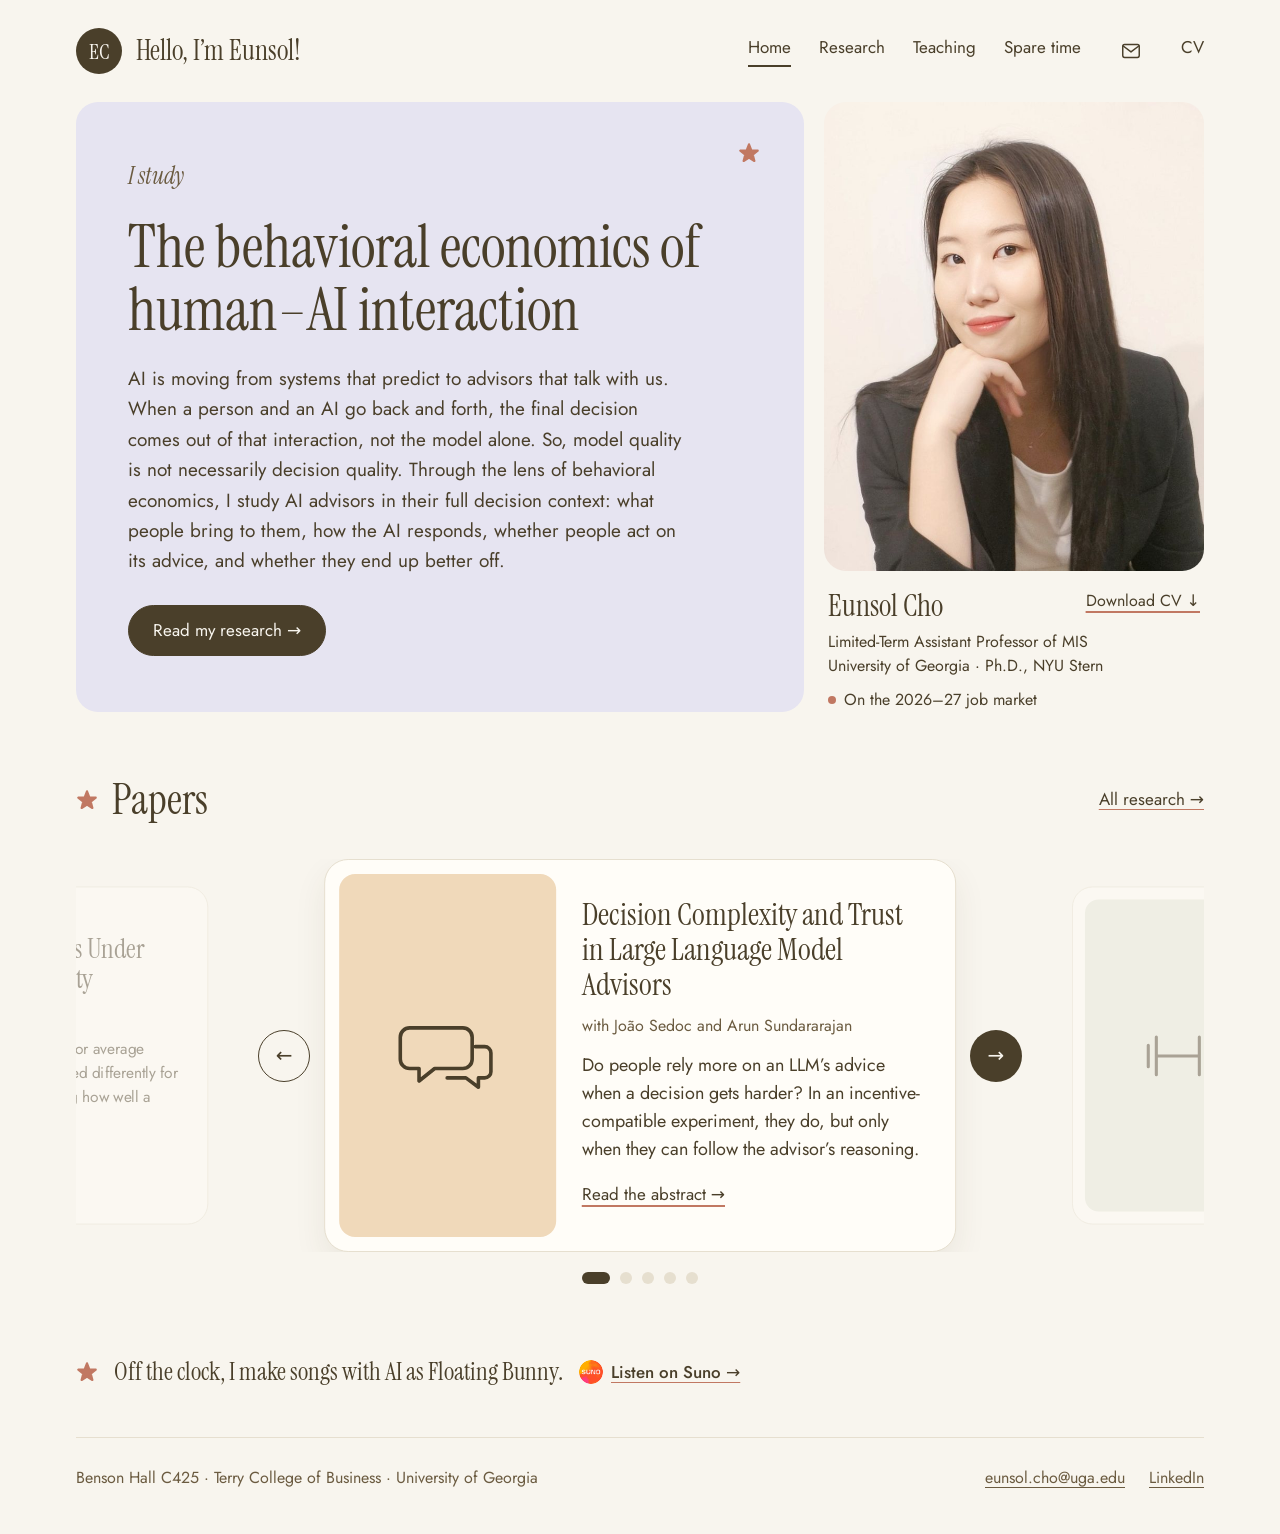
==== index.html @ 4b7447c1 "Fix spacing above 'As instructor' Co-Authored-By: Claude Opus 5.5 <noreply@anthropic.com> Claude-Ses" ====
<!doctype html>
<html lang="en">
<head>
<meta charset="utf-8">
<meta name="viewport" content="width=device-width, initial-scale=1">
<title>Eunsol Cho · Behavioral economics of human–AI interaction</title>
<meta name="description" content="Eunsol Cho studies the behavioral economics of human–AI interaction: how people rely on information from platforms, algorithms, and AI, and whether it improves their decisions.">
<meta property="og:title" content="Eunsol Cho · Behavioral economics of human–AI interaction">
<meta property="og:description" content="Eunsol Cho studies the behavioral economics of human–AI interaction: how people rely on information from platforms, algorithms, and AI, and whether it improves their decisions.">
<meta property="og:image" content="https://iameunsol.com/assets/img/og.jpg">
<meta property="og:type" content="website">
<link rel="icon" href="favicon.svg" type="image/svg+xml">
<link rel="preconnect" href="https://fonts.googleapis.com">
<link rel="preconnect" href="https://fonts.gstatic.com" crossorigin>
<link rel="stylesheet" href="https://fonts.googleapis.com/css2?family=Instrument+Serif:ital@0;1&amp;family=Jost:wght@400;500;600&amp;display=swap">
<link rel="stylesheet" href="assets/css/site.css?v=a319f2ec">
</head>
<body>
<a class="skip" href="#main">Skip to content</a>
<div class="page">
  <header class="site-header">
    <a class="brand" href="./"><span class="mono" aria-hidden="true">EC</span><span class="brand-name">Hello, I’m Eunsol!</span></a>
    <nav class="nav" aria-label="Main">
      <a href="" aria-current="page">Home</a>
      <a href="research/">Research</a>
      <a href="teaching/">Teaching</a>
      <a href="spare-time/">Spare time</a>
      <a class="icon-link" href="mailto:eunsol.cho@uga.edu" aria-label="Email Eunsol"><svg aria-hidden="true" width="22" height="22" viewBox="0 0 24 24" fill="none" stroke="currentColor" stroke-width="1.6" stroke-linecap="round" stroke-linejoin="round"><rect x="3" y="5" width="18" height="14" rx="2"/><path d="M3.5 6.5l8.5 6.5 8.5-6.5"/></svg></a>
      <a href="/Eunsol_Cho_CV.pdf">CV</a>
    </nav>
  </header>
  <main id="main">
    <section class="hero">
      <div class="hero-box">
        <svg class="star" aria-hidden="true" width="22" height="22" viewBox="0 0 24 24"><path d="M12.00,2.60 L14.53,9.12 L21.51,9.51 L16.09,13.93 L17.88,20.69 L12.00,16.90 L6.12,20.69 L7.91,13.93 L2.49,9.51 L9.47,9.12 Z"/></svg>
        <p class="kicker">I study</p>
        <h1>The behavioral economics of human–AI interaction</h1>
        <p class="lead">AI is moving from systems that predict to advisors that talk with us. When a person and an AI go back and forth, the final decision comes out of that interaction, not the model alone. So, model quality is not necessarily decision quality. Through the lens of behavioral economics, I study AI advisors in their full decision context: what people bring to them, how the AI responds, whether people act on its advice, and whether they end up better off.</p>
        <div class="btns">
          <a class="pill solid" href="research/">Read my research →</a>
        </div>
      </div>
      <div class="portrait">
        <img src="assets/img/eunsol-cho.jpg" alt="Portrait of Eunsol Cho" width="900" height="900">
        <div class="caption">
          <p class="name-row"><span class="name">Eunsol Cho</span><a class="textlink cv" href="/Eunsol_Cho_CV.pdf">Download CV ↓</a></p>
          <p>Limited-Term Assistant Professor of MIS<br>University of Georgia · Ph.D., NYU Stern</p>
          <span class="tag"><span class="dot" aria-hidden="true"></span>On the 2026–27 job market</span>
        </div>
      </div>
    </section>

    <section class="section" aria-labelledby="papers-h" data-carousel-wrap>
      <div class="section-head">
        <h2 class="h" id="papers-h"><svg class="star" aria-hidden="true" width="22" height="22" viewBox="0 0 24 24"><path d="M12.00,2.60 L14.53,9.12 L21.51,9.51 L16.09,13.93 L17.88,20.69 L12.00,16.90 L6.12,20.69 L7.91,13.93 L2.49,9.51 L9.47,9.12 Z"/></svg> Papers</h2>
        <a href="research/" style="font-size:17px;text-decoration-color:var(--spark)">All research →</a>
      </div>
      <div class="car" data-carousel tabindex="0" aria-roledescription="carousel" aria-label="Papers (use left and right arrow keys)">
        <article class="pc" style="--tile:#F0D9BA">
          <div class="pc-tile"><svg aria-hidden="true" width="100" height="100" viewBox="0 0 64 64" fill="none" stroke="currentColor" stroke-width="2.3" stroke-linecap="round" stroke-linejoin="round"><path d="M8 14h34a6 6 0 0 1 6 6v14a6 6 0 0 1-6 6H24l-10 8v-8H8a6 6 0 0 1-6-6V20a6 6 0 0 1 6-6z"/><path d="M50 26h6a4 4 0 0 1 4 4v12a4 4 0 0 1-4 4h-4v6l-8-6H32"/></svg></div>
          <div class="pc-text">
            <h3>Decision Complexity and Trust in Large Language Model Advisors</h3>
            <p class="authors">with João Sedoc and Arun Sundararajan</p>
            <p class="sum">Do people rely more on an LLM’s advice when a decision gets harder? In an incentive-compatible experiment, they do, but only when they can follow the advisor’s reasoning.</p>
            <a class="textlink" href="research/#jmp">Read the abstract →</a>
          </div>
        </article>
        <article class="pc" style="--tile:#E5E6D8">
          <div class="pc-tile"><svg aria-hidden="true" width="100" height="100" viewBox="0 0 64 64" fill="none" stroke="currentColor" stroke-width="2.3" stroke-linecap="round" stroke-linejoin="round"><path d="M10 24v16M16 18v28M48 18v28M54 24v16M16 32h32"/></svg></div>
          <div class="pc-text">
            <h3>LLMs and Consumer Bias: “Paying Not to Go to the Gym” with an LLM Advisor?</h3>
            <p class="authors">with Sagit Bar-Gill and João Sedoc</p>
            <p class="sum">In a field experiment with NYU Athletics, an LLM advisor given members’ past usage reinforced overconfident buyers, who went on to spend $17.7 more per month.</p>
            <a class="textlink" href="research/#gym">Read the abstract →</a>
          </div>
        </article>
        <article class="pc" style="--tile:#EDD5CB">
          <div class="pc-tile"><svg aria-hidden="true" width="100" height="100" viewBox="0 0 64 64" fill="none" stroke="currentColor" stroke-width="2.3" stroke-linecap="round" stroke-linejoin="round"><path d="M32 56V34M32 34L14 14M32 34l18-20M14 14h8M14 14v8M50 14h-8M50 14v8"/></svg></div>
          <div class="pc-text">
            <h3>Reinforcement versus Challenge in LLM-Assisted Decision-Making</h3>
            <p class="authors">with Sagit Bar-Gill and João Sedoc</p>
            <p class="sum">When users bring a biased belief to an LLM advisor, does it question the belief or build on it? A way to measure advisor stance, separate from tone.</p>
            <a class="textlink" href="research/#stance">Read the abstract →</a>
          </div>
        </article>
        <article class="pc" style="--tile:#E6E4F1">
          <div class="pc-tile"><svg aria-hidden="true" width="100" height="100" viewBox="0 0 64 64" fill="none" stroke="currentColor" stroke-width="2.3" stroke-linecap="round" stroke-linejoin="round"><rect x="6" y="12" width="52" height="34" rx="5"/><path d="M27 22v14l12-7z"/><path d="M14 54h36"/></svg></div>
          <div class="pc-text">
            <h3>Catchy or Sketchy? How Thumbnail-Title Congruence Shapes Curiosity and Video Viewership</h3>
            <p class="authors">with Jaeung Sim, Daegon Cho, and Jiyong Eom</p>
            <p class="sum">On video platforms, a thumbnail image that matches the title goes with more views, while matching thumbnail text goes with fewer. A gap sparks curiosity only when people expect it to be closed.</p>
            <a class="textlink" href="research/#catchy">Read the abstract →</a>
          </div>
        </article>
        <article class="pc" style="--tile:#D5D6B6">
          <div class="pc-tile"><svg aria-hidden="true" width="100" height="100" viewBox="0 0 64 64" fill="none" stroke="currentColor" stroke-width="2.3" stroke-linecap="round" stroke-linejoin="round"><path d="M10 18h44M10 32h44M10 46h44"/><circle cx="24" cy="18" r="5" fill="var(--tile)"/><circle cx="42" cy="32" r="5" fill="var(--tile)"/><circle cx="18" cy="46" r="5" fill="var(--tile)"/></svg></div>
          <div class="pc-text">
            <h3>Redefining Objectives Under Algorithmic Ambiguity</h3>
            <p class="authors">Sole-authored</p>
            <p class="sum">Predictive models are tuned for average accuracy. Should they be tuned differently for users who dislike not knowing how well a model will perform?</p>
            <a class="textlink" href="research/#ambiguity">Read the abstract →</a>
          </div>
        </article>
        <button type="button" class="car-side prev" data-prev aria-label="Previous paper">←</button>
        <button type="button" class="car-side next" data-next aria-label="Next paper">→</button>
      </div>
      <div class="car-nav">
        <button type="button" class="car-bottom prev" data-prev aria-label="Previous paper">←</button>
        <button type="button" class="dotbtn" aria-label="Show paper 1"></button><button type="button" class="dotbtn" aria-label="Show paper 2"></button><button type="button" class="dotbtn" aria-label="Show paper 3"></button><button type="button" class="dotbtn" aria-label="Show paper 4"></button><button type="button" class="dotbtn" aria-label="Show paper 5"></button>
        <button type="button" class="car-bottom next" data-next aria-label="Next paper">→</button>
      </div>
    </section>

    <p class="offclock"><svg class="star" aria-hidden="true" width="22" height="22" viewBox="0 0 24 24"><path d="M12.00,2.60 L14.53,9.12 L21.51,9.51 L16.09,13.93 L17.88,20.69 L12.00,16.90 L6.12,20.69 L7.91,13.93 L2.49,9.51 L9.47,9.12 Z"/></svg><span class="t">Off the clock, I make songs with AI as Floating Bunny.</span><a href="https://suno.com/@floatingbunny"><img src="assets/img/suno.png" alt="" width="24" height="24">Listen on Suno →</a></p>
  </main>
  <footer class="site-footer">
    <span>Benson Hall C425 · Terry College of Business · University of Georgia</span>
    <span class="links"><a href="mailto:eunsol.cho@uga.edu">eunsol.cho@uga.edu</a><a href="https://www.linkedin.com/in/eunsol--cho">LinkedIn</a></span>
  </footer>
</div>
<script src="assets/js/site.js?v=a319f2ec"></script>
</body>
</html>
---- assets/css/site.css ----
:root{--bg:#F8F5EE;--ink:#4A3F2A;--muted:#6B5B40;--hero:#E6E4F1;--green:#E5E6D8;--spark:#C17862;--card:#FFFDF8;--rule:#E6DFCF;--x:clamp(16px,3vw,36px);--serif:'Instrument Serif',Georgia,serif}
*{box-sizing:border-box}
html{-webkit-text-size-adjust:100%}
body{margin:0;background:var(--bg);color:var(--ink);font-family:Jost,system-ui,sans-serif;font-size:18px;line-height:1.5}
a{color:inherit;text-underline-offset:4px;text-decoration-thickness:1px}
a:focus-visible,button:focus-visible{outline:2px solid var(--spark);outline-offset:3px}
button{font-family:inherit;color:inherit}
img{max-width:100%}
.page{max-width:1200px;margin:0 auto;padding:0 0 44px}
.skip{position:absolute;left:-999px;top:8px;background:var(--ink);color:var(--bg);padding:8px 14px;border-radius:8px;z-index:100}.skip:focus{left:8px}
.star{fill:var(--spark);stroke:var(--spark);stroke-width:2.4;stroke-linejoin:round;flex:0 0 auto}
/* header */
.site-header{display:flex;flex-wrap:wrap;gap:16px 32px;align-items:center;justify-content:space-between;padding:28px var(--x)}
.brand{display:flex;align-items:center;gap:14px;text-decoration:none}
.mono{width:46px;height:46px;border-radius:50%;background:var(--ink);color:var(--bg);display:flex;align-items:center;justify-content:center;font-family:var(--serif);font-size:22px}
.brand-name{font-family:var(--serif);font-size:28px}
.nav{display:flex;flex-wrap:wrap;gap:14px 28px;align-items:center;font-size:17px}
.nav a{text-decoration:none;padding-bottom:4px;border-bottom:2px solid transparent}
.nav a[aria-current=page]{border-bottom-color:var(--ink)}
.nav a:hover{border-bottom-color:var(--rule)}
.nav .icon-link{display:inline-flex;width:44px;height:44px;align-items:center;justify-content:center;border-radius:50%;padding:0;border:0}
.nav .icon-link:hover{background:var(--green)}
.pill{display:inline-flex;align-items:center;gap:8px;text-decoration:none;border:1.5px solid var(--ink);border-radius:999px;padding:12px 24px;font-size:17px;background:transparent;cursor:pointer;transition:background .2s}
.pill:hover{background:rgba(74,63,42,.06)}
.pill.solid{background:var(--ink);color:var(--bg);border-color:var(--ink)}
.pill.solid:hover{background:#3a3121}
.nav .pill{padding:9px 20px;border-bottom:1.5px solid var(--ink)}
/* plain links */
.textlink,.textbtn{align-self:flex-start;font-size:17px;text-decoration:underline;text-decoration-color:var(--spark);text-underline-offset:5px;text-decoration-thickness:1.5px;background:none;border:0;padding:6px 0;cursor:pointer;color:inherit;font-family:inherit}
.textlink:hover,.textbtn:hover{text-decoration-color:var(--ink)}
.kicker{margin:0;font-family:var(--serif);font-style:italic;font-size:24px;color:var(--muted)}
/* home hero */
.hero{display:flex;flex-wrap:wrap;gap:20px;padding:0 var(--x)}
.hero-box{flex:999 1 560px;min-width:0;background:var(--hero);border-radius:22px;padding:clamp(28px,5vw,56px) clamp(22px,4.5vw,52px);display:flex;flex-direction:column;gap:22px;position:relative}
.hero-box .star{position:absolute;top:40px;right:44px}
.label{margin:0;font-size:15px;font-weight:600;letter-spacing:.14em;color:var(--muted)}
h1,h2,h3{font-family:var(--serif);font-weight:400}
.hero-box h1{margin:0;font-size:clamp(40px,6vw,60px);line-height:1.05}
.lead{margin:0;font-size:19px;line-height:1.6;max-width:560px}
.btns{display:flex;flex-wrap:wrap;gap:12px;margin-top:6px}
.portrait{flex:0 1 380px;min-width:280px;display:flex;flex-direction:column;gap:14px}
.portrait img{flex:1 1 auto;width:100%;min-height:380px;height:0;object-fit:cover;object-position:48% 30%;border-radius:22px;display:block}
.caption{padding:4px 4px 0;display:flex;flex-direction:column;gap:8px}
.caption .name-row{margin:0;display:flex;align-items:baseline;justify-content:space-between;gap:12px}
.caption .name{font-family:var(--serif);font-size:30px;line-height:1.1}
.caption .cv{font-size:16px;padding:0;white-space:nowrap}
.caption p{margin:0;font-size:16px;line-height:1.5}
.tag{align-self:flex-start;display:inline-flex;align-items:center;gap:8px;font-size:16px;margin-top:2px}
.dot{width:8px;height:8px;border-radius:50%;background:var(--spark)}
/* section heads */
.section{padding:56px var(--x) 0}
.section-head{display:flex;flex-wrap:wrap;gap:12px 24px;align-items:center;justify-content:space-between}
h2.h{margin:0;display:flex;align-items:center;gap:14px;font-size:clamp(32px,5vw,42px)}
/* carousel */
.car{position:relative;height:470px;margin-top:28px;overflow:hidden;transition:height 450ms ease}
.pc{position:absolute;top:0;left:50%;width:56%;height:100%;border-radius:24px;padding:14px;display:flex;gap:26px;background:var(--card);border:1px solid var(--rule);transition:transform 550ms cubic-bezier(.2,.75,.2,1),opacity 450ms ease;transform:translateX(calc(-50% + var(--off) * (100% + 72px))) scale(var(--sc));opacity:var(--op);z-index:var(--z)}
.pc.is-current{box-shadow:0 14px 32px rgba(74,63,42,.08)}
.pc.is-peek{cursor:pointer}
.pc.is-hidden{pointer-events:none}
.pc-tile{flex:0 0 36%;border-radius:16px;display:flex;align-items:center;justify-content:center;background:var(--tile)}
.pc-tile img{width:100%;height:100%;object-fit:cover;border-radius:16px;display:block}
.pc-tile.img{background:none}
.pc-tile.fig{flex:0 0 46%;padding:14px}
.pc-col{flex-direction:column;gap:6px}
.pc-col .pc-tile.fig{flex:0 0 260px;height:260px;min-height:0;display:flex;align-items:center;justify-content:center}
.pc-col .pc-tile.fig img{width:auto;height:auto;max-width:100%;max-height:232px}
.pc-col .pc-text{padding:12px 14px 10px;justify-content:flex-start;gap:10px}
.pc-col .pc-text .sum{margin:0}
.car.tall{height:580px}
.pc-tile.fig img{width:100%;height:auto;max-height:100%;object-fit:contain;background:#fff;border-radius:10px}
.paper .ptile.fig{flex:0 0 280px;height:200px;padding:12px}
.paper .ptile.fig img{max-width:100%;max-height:100%;object-fit:contain;background:#fff;border-radius:8px;display:block}
.abs{margin:10px 0 4px;max-width:820px}
.abs p{margin:0 0 16px;font-size:18px;line-height:1.65}
.abs figure{margin:0 0 18px}
.abs figure img{width:100%;border:1px solid var(--rule);border-radius:12px;background:#fff;display:block}
.abs figcaption{margin-top:8px;font-size:15px;color:var(--muted)}
.pc-text .player{margin-top:4px}
.pc-text{flex:1 1 0;min-width:0;padding:24px 18px 24px 0;display:flex;flex-direction:column;justify-content:center;gap:12px}
.pc-text h3{margin:0;font-size:clamp(26px,3vw,31px);line-height:1.12}
.pc-text .authors{margin:0;font-size:16px;color:var(--muted)}
.pc-text .sum{margin:2px 0 0;font-size:18px;line-height:1.55}
.pc-text .pill{align-self:flex-start;padding:10px 20px;font-size:16px;margin-top:6px}
.car-side{position:absolute;top:50%;transform:translate(-50%,-50%);z-index:30;width:52px;height:52px;border-radius:50%;font-size:20px;cursor:pointer;border:1.5px solid var(--ink);background:var(--bg)}
.car-side.next,.car-bottom.next{background:var(--ink);color:var(--bg);border:0}
.car-side.prev{left:calc(22% - 40px)}.car-side.next{left:calc(78% + 40px)}
.car-nav{margin-top:20px;display:flex;justify-content:center;align-items:center;gap:10px}
.car-bottom{display:none;width:44px;height:44px;border-radius:50%;border:1.5px solid var(--ink);background:var(--bg);font-size:18px;cursor:pointer;align-items:center;justify-content:center}
.dotbtn{width:12px;height:12px;border-radius:999px;border:0;padding:0;cursor:pointer;background:var(--rule);transition:width .3s}
.dotbtn[aria-current=true]{width:28px;background:var(--ink)}
.offclock{margin:72px var(--x) 0;display:flex;flex-wrap:wrap;align-items:center;gap:10px 16px;line-height:1.3}
.offclock .t{font-family:var(--serif);font-size:clamp(22px,2.4vw,25px)}
.offclock a{display:inline-flex;font-size:17px;align-items:center;gap:8px;font-weight:500;text-decoration-color:var(--spark)}
.offclock img{border-radius:50%}
/* footer */
.site-footer{margin:48px var(--x) 0;padding-top:28px;border-top:1px solid var(--rule);display:flex;flex-wrap:wrap;gap:12px 32px;justify-content:space-between;font-size:16px;color:var(--muted)}
.site-footer .links{display:flex;gap:24px}
/* inner pages */
.intro{padding:24px var(--x) 0;max-width:1060px}
.intro .kicker{display:flex;align-items:center;gap:12px;margin-bottom:12px}
.intro h1{margin:0;font-size:clamp(34px,5.2vw,60px);line-height:1.08}
.intro p.lead{margin-top:20px;max-width:880px;line-height:1.65}
.filters{margin-top:36px;display:flex;flex-wrap:wrap;gap:10px}
.filters{gap:4px 28px}
.filters button{min-height:44px;padding:8px 0;font-size:17px;cursor:pointer;border:0;border-bottom:2px solid transparent;background:transparent;color:var(--muted)}
.filters button[aria-pressed=true]{border-bottom-color:var(--ink);color:var(--ink)}
.filters button:hover{color:var(--ink)}
.plist{margin-top:24px;display:flex;flex-direction:column;gap:16px}
.paper{background:var(--card);border:1px solid var(--rule);border-radius:22px;padding:14px;display:flex;flex-wrap:wrap;gap:24px}
.paper[hidden]{display:none}
.paper .ptile{flex:0 0 140px;height:140px;background:var(--tile);border-radius:16px;display:flex;align-items:center;justify-content:center}
.paper .pbody{flex:1 1 420px;min-width:0;padding:8px 12px 8px 0;display:flex;flex-direction:column;gap:8px}
.paper h3{margin:0;font-size:clamp(25px,2.6vw,30px);line-height:1.15}
.paper .authors{margin:0;font-size:16px;color:var(--muted)}
.paper .status{margin:0;font-size:16px}
.paper .pill{align-self:flex-start;padding:9px 20px;font-size:16px;margin-top:6px;min-height:44px}

.rows{margin:0;padding:0;list-style:none;border-bottom:1px solid var(--rule)}
.rows li{display:grid;grid-template-columns:130px 1fr;gap:16px;padding:16px 0;border-top:1px solid var(--rule);line-height:1.5}
.rows .when{color:var(--muted);font-size:16px;padding-top:3px}
.rows .muted{color:var(--muted);font-size:16px}
.rows .ct{font-family:var(--serif);font-size:24px}
h2.h.h-sub{margin:64px 0 24px}
.cards{display:flex;flex-wrap:wrap;gap:20px}
.course{flex:1 1 340px;min-width:0;background:var(--card);border:1px solid var(--rule);border-radius:22px;padding:14px}
.course .band{border-radius:16px;padding:22px;font-size:15px;font-weight:600;letter-spacing:.14em}
.course .cb{padding:20px 10px 10px;display:flex;flex-direction:column;gap:8px}
.course h3{margin:0;font-size:30px;line-height:1.12}
.course p{margin:0}
.course .where{font-size:16px;color:var(--muted)}
.course .tag{margin-top:6px}
.songs{display:grid;grid-template-columns:repeat(auto-fill,minmax(250px,1fr));gap:20px}
.song{background:var(--card);border:1px solid var(--rule);border-radius:22px;padding:12px;display:flex;flex-direction:column;gap:14px}
.song img{width:100%;aspect-ratio:1/1;object-fit:cover;border-radius:16px;display:block}
.song .sb{padding:0 8px 8px;display:flex;flex-direction:column;gap:6px}
.song h3{margin:0;font-size:26px;line-height:1.15}
.song .style{margin:0;font-size:16px;color:var(--muted)}
.player{margin-top:8px;display:flex;align-items:center;gap:12px}
.play{flex:0 0 auto;width:44px;height:44px;border-radius:50%;border:0;background:var(--ink);color:var(--bg);cursor:pointer;display:flex;align-items:center;justify-content:center}
.bar{flex:1;height:18px;display:flex;align-items:center;cursor:pointer}
.bar span{display:block;height:4px;width:100%;border-radius:999px;background:var(--rule);position:relative;overflow:hidden}
.bar i{position:absolute;inset:0 auto 0 0;width:0;background:var(--spark)}
.time{font-size:15px;color:var(--muted);min-width:40px;text-align:right;font-variant-numeric:tabular-nums}
.song .open{margin-top:6px;font-size:16px}
@media (max-width:720px){
 .car{height:620px}
 .pc{width:88%;flex-direction:column;gap:14px}
 .pc-tile{flex:0 0 140px}
 .pc-tile.img{flex:0 0 220px}
 .pc-tile.fig{flex:0 0 200px}
 .pc-col .pc-tile.fig{flex:0 0 190px;height:190px}
 .pc-col .pc-tile.fig img{max-height:162px}
 .car.tall{height:740px}
 .pc{width:88%}
 .paper .ptile.fig{flex:1 1 100%;height:220px}
 .pc-text{padding:4px 8px 8px;justify-content:flex-start}
 .car-side{display:none}
 .car-bottom{display:inline-flex}
 .rows li{grid-template-columns:96px 1fr}
}
@media (prefers-reduced-motion:reduce){.pc{transition:none}}
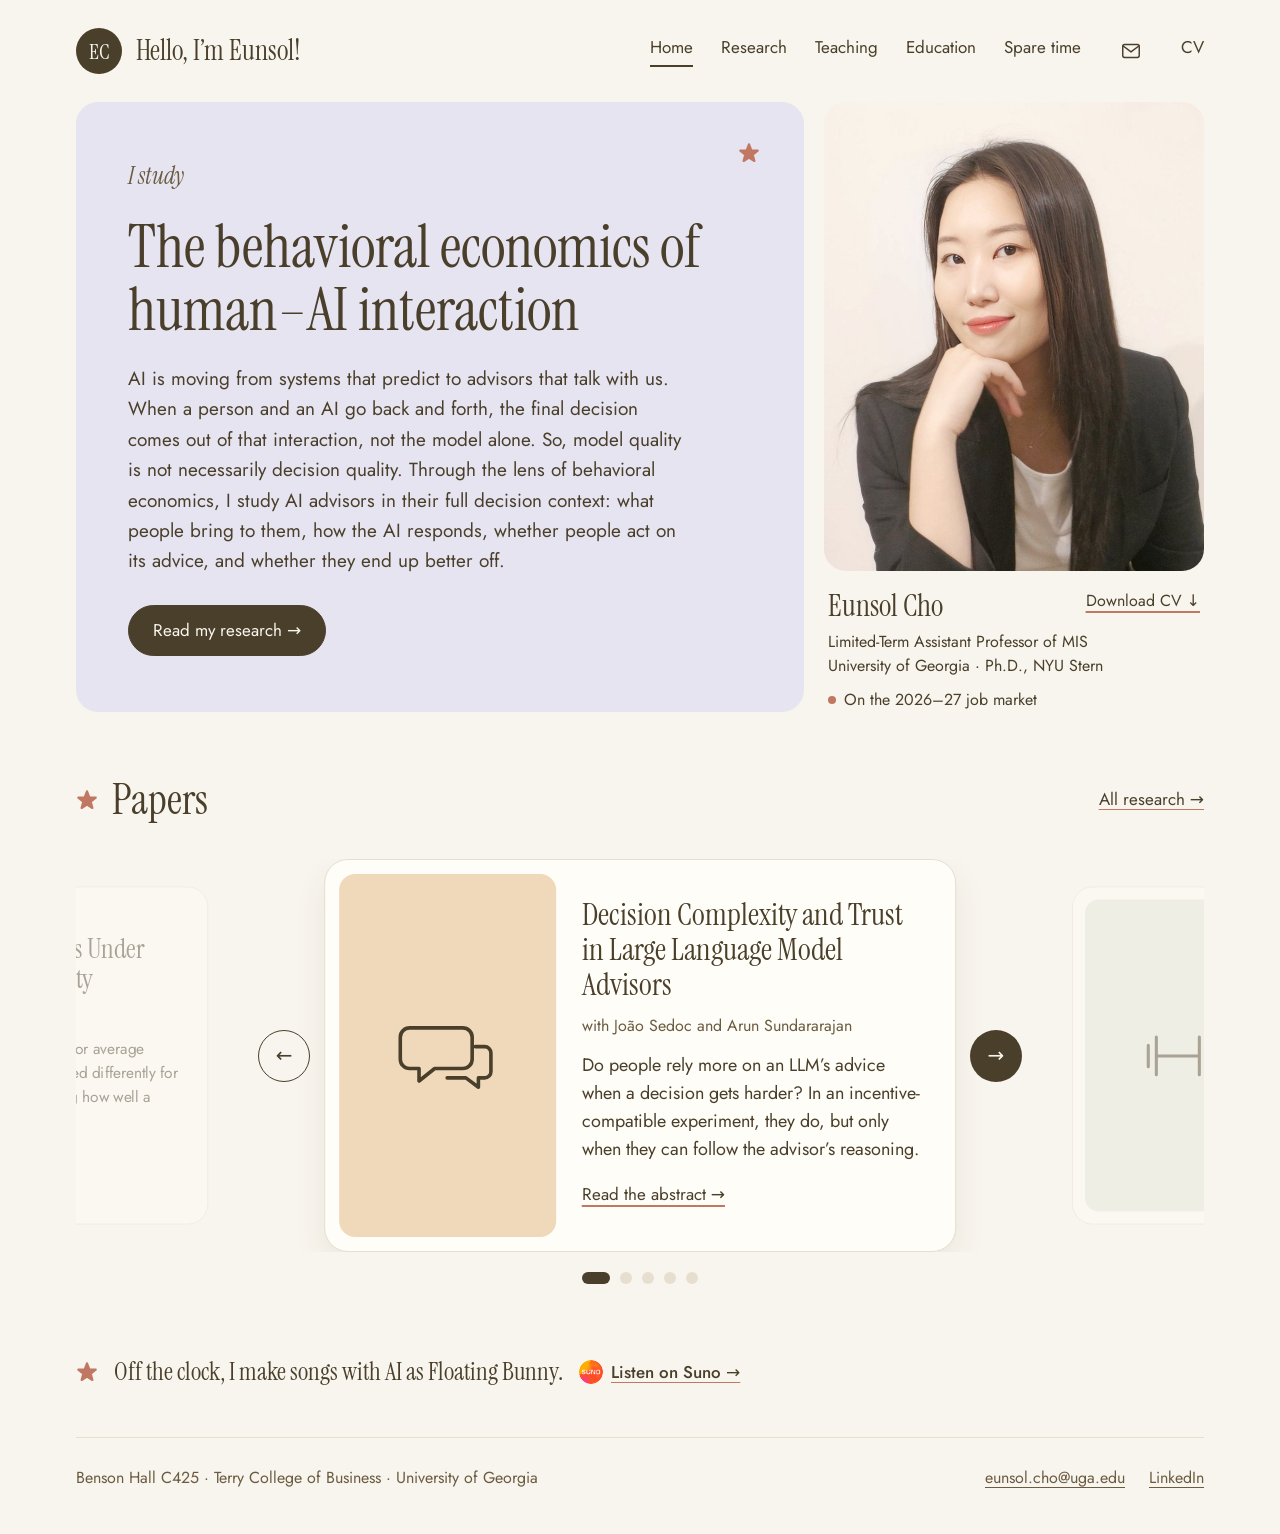
==== commit dc2fbb2b: "Add Education page with path narrative and degree cards Co-Authored-By: Claude Opus 5.5 <noreply@ant" ====
--- a/index.html
+++ b/index.html
@@ -13,7 +13,7 @@
 <link rel="preconnect" href="https://fonts.googleapis.com">
 <link rel="preconnect" href="https://fonts.gstatic.com" crossorigin>
 <link rel="stylesheet" href="https://fonts.googleapis.com/css2?family=Instrument+Serif:ital@0;1&amp;family=Jost:wght@400;500;600&amp;display=swap">
-<link rel="stylesheet" href="assets/css/site.css?v=a319f2ec">
+<link rel="stylesheet" href="assets/css/site.css?v=0482c925">
 </head>
 <body>
 <a class="skip" href="#main">Skip to content</a>
@@ -24,6 +24,7 @@
       <a href="" aria-current="page">Home</a>
       <a href="research/">Research</a>
       <a href="teaching/">Teaching</a>
+      <a href="education/">Education</a>
       <a href="spare-time/">Spare time</a>
       <a class="icon-link" href="mailto:eunsol.cho@uga.edu" aria-label="Email Eunsol"><svg aria-hidden="true" width="22" height="22" viewBox="0 0 24 24" fill="none" stroke="currentColor" stroke-width="1.6" stroke-linecap="round" stroke-linejoin="round"><rect x="3" y="5" width="18" height="14" rx="2"/><path d="M3.5 6.5l8.5 6.5 8.5-6.5"/></svg></a>
       <a href="/Eunsol_Cho_CV.pdf">CV</a>
@@ -79,7 +80,7 @@
           <div class="pc-text">
             <h3>Reinforcement versus Challenge in LLM-Assisted Decision-Making</h3>
             <p class="authors">with Sagit Bar-Gill and João Sedoc</p>
-            <p class="sum">When users bring a biased belief to an LLM advisor, does it question the belief or build on it? A way to measure advisor stance, separate from tone.</p>
+            <p class="sum">When users bring a biased belief to an LLM advisor, does it question that belief or build on it? We develop a way to measure this advisor stance and apply it in three settings: gym memberships, eSIM data plans, and video subscriptions.</p>
             <a class="textlink" href="research/#stance">Read the abstract →</a>
           </div>
         </article>
@@ -118,6 +119,6 @@
     <span class="links"><a href="mailto:eunsol.cho@uga.edu">eunsol.cho@uga.edu</a><a href="https://www.linkedin.com/in/eunsol--cho">LinkedIn</a></span>
   </footer>
 </div>
-<script src="assets/js/site.js?v=a319f2ec"></script>
+<script src="assets/js/site.js?v=0482c925"></script>
 </body>
 </html>
--- a/assets/css/site.css
+++ b/assets/css/site.css
@@ -60,6 +60,7 @@
 .pc-tile{flex:0 0 36%;border-radius:16px;display:flex;align-items:center;justify-content:center;background:var(--tile)}
 .pc-tile img{width:100%;height:100%;object-fit:cover;border-radius:16px;display:block}
 .pc-tile.img{background:none}
+.pc-tile.term{font-family:var(--serif);font-size:clamp(28px,3vw,38px);line-height:1.15;text-align:center;padding:20px}
 .pc-tile.fig{flex:0 0 46%;padding:14px}
 .pc-col{flex-direction:column;gap:6px}
 .pc-col .pc-tile.fig{flex:0 0 260px;height:260px;min-height:0;display:flex;align-items:center;justify-content:center}
@@ -121,13 +122,14 @@
 .rows .muted{color:var(--muted);font-size:16px}
 .rows .ct{font-family:var(--serif);font-size:24px}
 h2.h.h-sub{margin:64px 0 24px}
-.cards{display:flex;flex-wrap:wrap;gap:20px}
-.course{flex:1 1 340px;min-width:0;background:var(--card);border:1px solid var(--rule);border-radius:22px;padding:14px}
+.cards{display:grid;grid-template-columns:repeat(auto-fill,minmax(300px,1fr));gap:20px}
+.course{min-width:0;background:var(--card);border:1px solid var(--rule);border-radius:22px;padding:14px}
 .course .band{border-radius:16px;padding:22px;font-size:15px;font-weight:600;letter-spacing:.14em}
 .course .cb{padding:20px 10px 10px;display:flex;flex-direction:column;gap:8px}
-.course h3{margin:0;font-size:30px;line-height:1.12}
+.course h3{margin:0;font-size:27px;line-height:1.15}
 .course p{margin:0}
 .course .where{font-size:16px;color:var(--muted)}
+.course .took{margin-top:8px;padding-top:12px;border-top:1px solid var(--rule);font-size:17px;line-height:1.55}
 .course .tag{margin-top:6px}
 .songs{display:grid;grid-template-columns:repeat(auto-fill,minmax(250px,1fr));gap:20px}
 .song{background:var(--card);border:1px solid var(--rule);border-radius:22px;padding:12px;display:flex;flex-direction:column;gap:14px}
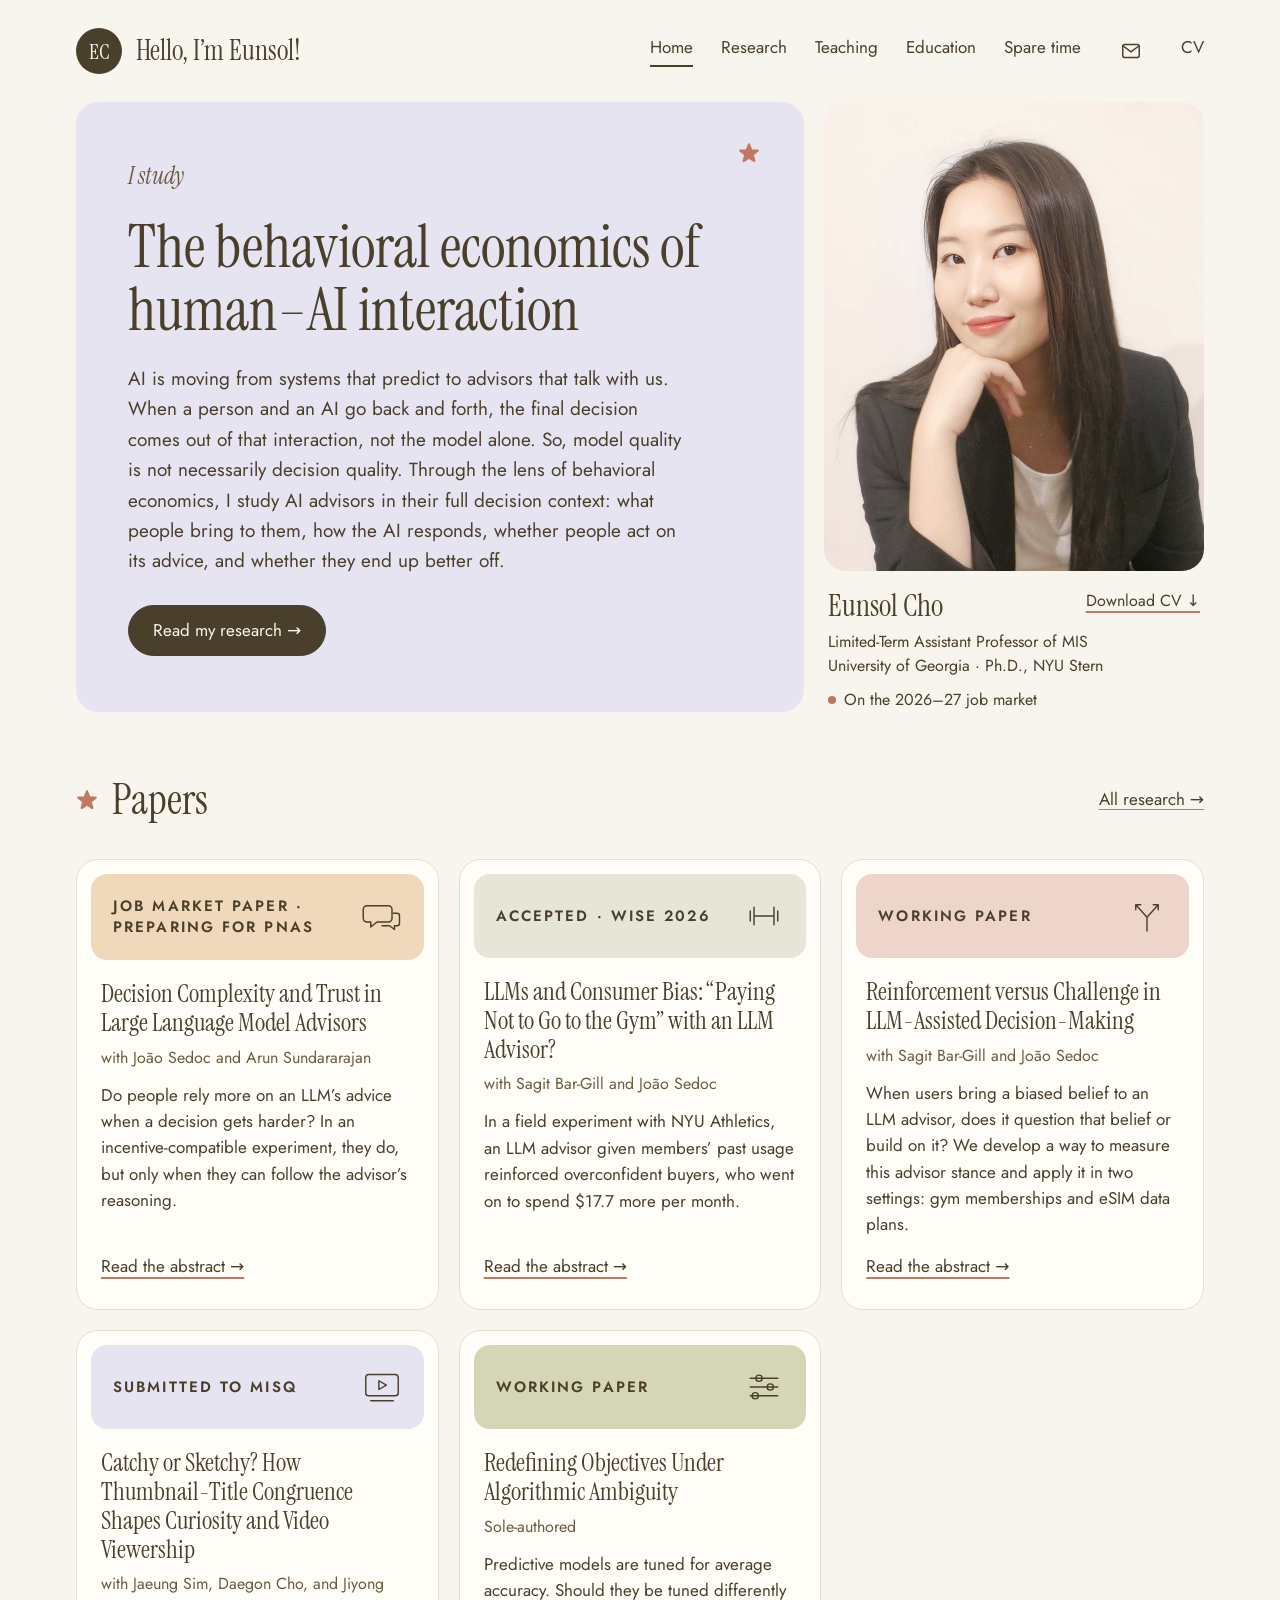
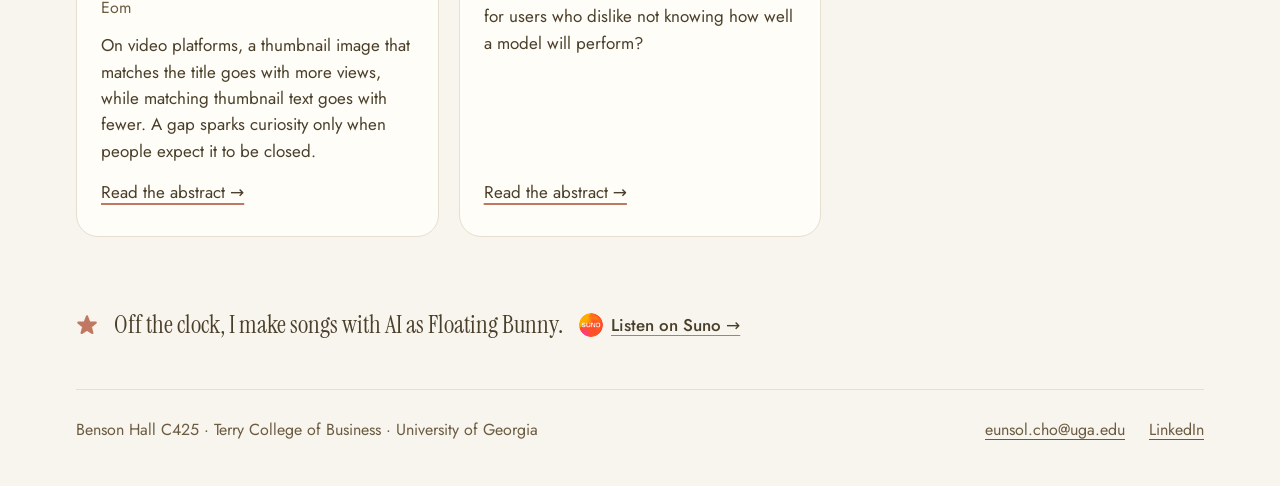
==== commit f61d8092: "Home: papers as a card grid with status labels Co-Authored-By: Claude Opus 5.5 <noreply@anthropic.co" ====
--- a/index.html
+++ b/index.html
@@ -13,7 +13,7 @@
 <link rel="preconnect" href="https://fonts.googleapis.com">
 <link rel="preconnect" href="https://fonts.gstatic.com" crossorigin>
 <link rel="stylesheet" href="https://fonts.googleapis.com/css2?family=Instrument+Serif:ital@0;1&amp;family=Jost:wght@400;500;600&amp;display=swap">
-<link rel="stylesheet" href="assets/css/site.css?v=0482c925">
+<link rel="stylesheet" href="assets/css/site.css?v=bc23ac69">
 </head>
 <body>
 <a class="skip" href="#main">Skip to content</a>
@@ -51,64 +51,57 @@
       </div>
     </section>
 
-    <section class="section" aria-labelledby="papers-h" data-carousel-wrap>
+    <section class="section" aria-labelledby="papers-h">
       <div class="section-head">
         <h2 class="h" id="papers-h"><svg class="star" aria-hidden="true" width="22" height="22" viewBox="0 0 24 24"><path d="M12.00,2.60 L14.53,9.12 L21.51,9.51 L16.09,13.93 L17.88,20.69 L12.00,16.90 L6.12,20.69 L7.91,13.93 L2.49,9.51 L9.47,9.12 Z"/></svg> Papers</h2>
         <a href="research/" style="font-size:17px;text-decoration-color:var(--spark)">All research →</a>
       </div>
-      <div class="car" data-carousel tabindex="0" aria-roledescription="carousel" aria-label="Papers (use left and right arrow keys)">
-        <article class="pc" style="--tile:#F0D9BA">
-          <div class="pc-tile"><svg aria-hidden="true" width="100" height="100" viewBox="0 0 64 64" fill="none" stroke="currentColor" stroke-width="2.3" stroke-linecap="round" stroke-linejoin="round"><path d="M8 14h34a6 6 0 0 1 6 6v14a6 6 0 0 1-6 6H24l-10 8v-8H8a6 6 0 0 1-6-6V20a6 6 0 0 1 6-6z"/><path d="M50 26h6a4 4 0 0 1 4 4v12a4 4 0 0 1-4 4h-4v6l-8-6H32"/></svg></div>
-          <div class="pc-text">
+      <div class="cards pgrid">
+        <article class="course pcard">
+          <div class="band" style="background:#F0D9BA"><span>JOB MARKET PAPER · PREPARING FOR PNAS</span><svg aria-hidden="true" width="40" height="40" viewBox="0 0 64 64" fill="none" stroke="currentColor" stroke-width="2.3" stroke-linecap="round" stroke-linejoin="round"><path d="M8 14h34a6 6 0 0 1 6 6v14a6 6 0 0 1-6 6H24l-10 8v-8H8a6 6 0 0 1-6-6V20a6 6 0 0 1 6-6z"/><path d="M50 26h6a4 4 0 0 1 4 4v12a4 4 0 0 1-4 4h-4v6l-8-6H32"/></svg></div>
+          <div class="cb">
             <h3>Decision Complexity and Trust in Large Language Model Advisors</h3>
-            <p class="authors">with João Sedoc and Arun Sundararajan</p>
+            <p class="where">with João Sedoc and Arun Sundararajan</p>
             <p class="sum">Do people rely more on an LLM’s advice when a decision gets harder? In an incentive-compatible experiment, they do, but only when they can follow the advisor’s reasoning.</p>
             <a class="textlink" href="research/#jmp">Read the abstract →</a>
           </div>
         </article>
-        <article class="pc" style="--tile:#E5E6D8">
-          <div class="pc-tile"><svg aria-hidden="true" width="100" height="100" viewBox="0 0 64 64" fill="none" stroke="currentColor" stroke-width="2.3" stroke-linecap="round" stroke-linejoin="round"><path d="M10 24v16M16 18v28M48 18v28M54 24v16M16 32h32"/></svg></div>
-          <div class="pc-text">
+        <article class="course pcard">
+          <div class="band" style="background:#E5E6D8"><span>ACCEPTED · WISE 2026</span><svg aria-hidden="true" width="40" height="40" viewBox="0 0 64 64" fill="none" stroke="currentColor" stroke-width="2.3" stroke-linecap="round" stroke-linejoin="round"><path d="M10 24v16M16 18v28M48 18v28M54 24v16M16 32h32"/></svg></div>
+          <div class="cb">
             <h3>LLMs and Consumer Bias: “Paying Not to Go to the Gym” with an LLM Advisor?</h3>
-            <p class="authors">with Sagit Bar-Gill and João Sedoc</p>
+            <p class="where">with Sagit Bar-Gill and João Sedoc</p>
             <p class="sum">In a field experiment with NYU Athletics, an LLM advisor given members’ past usage reinforced overconfident buyers, who went on to spend $17.7 more per month.</p>
             <a class="textlink" href="research/#gym">Read the abstract →</a>
           </div>
         </article>
-        <article class="pc" style="--tile:#EDD5CB">
-          <div class="pc-tile"><svg aria-hidden="true" width="100" height="100" viewBox="0 0 64 64" fill="none" stroke="currentColor" stroke-width="2.3" stroke-linecap="round" stroke-linejoin="round"><path d="M32 56V34M32 34L14 14M32 34l18-20M14 14h8M14 14v8M50 14h-8M50 14v8"/></svg></div>
-          <div class="pc-text">
+        <article class="course pcard">
+          <div class="band" style="background:#EDD5CB"><span>WORKING PAPER</span><svg aria-hidden="true" width="40" height="40" viewBox="0 0 64 64" fill="none" stroke="currentColor" stroke-width="2.3" stroke-linecap="round" stroke-linejoin="round"><path d="M32 56V34M32 34L14 14M32 34l18-20M14 14h8M14 14v8M50 14h-8M50 14v8"/></svg></div>
+          <div class="cb">
             <h3>Reinforcement versus Challenge in LLM-Assisted Decision-Making</h3>
-            <p class="authors">with Sagit Bar-Gill and João Sedoc</p>
-            <p class="sum">When users bring a biased belief to an LLM advisor, does it question that belief or build on it? We develop a way to measure this advisor stance and apply it in three settings: gym memberships, eSIM data plans, and video subscriptions.</p>
+            <p class="where">with Sagit Bar-Gill and João Sedoc</p>
+            <p class="sum">When users bring a biased belief to an LLM advisor, does it question that belief or build on it? We develop a way to measure this advisor stance and apply it in two settings: gym memberships and eSIM data plans.</p>
             <a class="textlink" href="research/#stance">Read the abstract →</a>
           </div>
         </article>
-        <article class="pc" style="--tile:#E6E4F1">
-          <div class="pc-tile"><svg aria-hidden="true" width="100" height="100" viewBox="0 0 64 64" fill="none" stroke="currentColor" stroke-width="2.3" stroke-linecap="round" stroke-linejoin="round"><rect x="6" y="12" width="52" height="34" rx="5"/><path d="M27 22v14l12-7z"/><path d="M14 54h36"/></svg></div>
-          <div class="pc-text">
+        <article class="course pcard">
+          <div class="band" style="background:#E6E4F1"><span>SUBMITTED TO MISQ</span><svg aria-hidden="true" width="40" height="40" viewBox="0 0 64 64" fill="none" stroke="currentColor" stroke-width="2.3" stroke-linecap="round" stroke-linejoin="round"><rect x="6" y="12" width="52" height="34" rx="5"/><path d="M27 22v14l12-7z"/><path d="M14 54h36"/></svg></div>
+          <div class="cb">
             <h3>Catchy or Sketchy? How Thumbnail-Title Congruence Shapes Curiosity and Video Viewership</h3>
-            <p class="authors">with Jaeung Sim, Daegon Cho, and Jiyong Eom</p>
+            <p class="where">with Jaeung Sim, Daegon Cho, and Jiyong Eom</p>
             <p class="sum">On video platforms, a thumbnail image that matches the title goes with more views, while matching thumbnail text goes with fewer. A gap sparks curiosity only when people expect it to be closed.</p>
             <a class="textlink" href="research/#catchy">Read the abstract →</a>
           </div>
         </article>
-        <article class="pc" style="--tile:#D5D6B6">
-          <div class="pc-tile"><svg aria-hidden="true" width="100" height="100" viewBox="0 0 64 64" fill="none" stroke="currentColor" stroke-width="2.3" stroke-linecap="round" stroke-linejoin="round"><path d="M10 18h44M10 32h44M10 46h44"/><circle cx="24" cy="18" r="5" fill="var(--tile)"/><circle cx="42" cy="32" r="5" fill="var(--tile)"/><circle cx="18" cy="46" r="5" fill="var(--tile)"/></svg></div>
-          <div class="pc-text">
+        <article class="course pcard">
+          <div class="band" style="background:#D5D6B6"><span>WORKING PAPER</span><svg aria-hidden="true" width="40" height="40" viewBox="0 0 64 64" fill="none" stroke="currentColor" stroke-width="2.3" stroke-linecap="round" stroke-linejoin="round"><path d="M10 18h44M10 32h44M10 46h44"/><circle cx="24" cy="18" r="5" fill="var(--tile)"/><circle cx="42" cy="32" r="5" fill="var(--tile)"/><circle cx="18" cy="46" r="5" fill="var(--tile)"/></svg></div>
+          <div class="cb">
             <h3>Redefining Objectives Under Algorithmic Ambiguity</h3>
-            <p class="authors">Sole-authored</p>
+            <p class="where">Sole-authored</p>
             <p class="sum">Predictive models are tuned for average accuracy. Should they be tuned differently for users who dislike not knowing how well a model will perform?</p>
             <a class="textlink" href="research/#ambiguity">Read the abstract →</a>
           </div>
         </article>
-        <button type="button" class="car-side prev" data-prev aria-label="Previous paper">←</button>
-        <button type="button" class="car-side next" data-next aria-label="Next paper">→</button>
-      </div>
-      <div class="car-nav">
-        <button type="button" class="car-bottom prev" data-prev aria-label="Previous paper">←</button>
-        <button type="button" class="dotbtn" aria-label="Show paper 1"></button><button type="button" class="dotbtn" aria-label="Show paper 2"></button><button type="button" class="dotbtn" aria-label="Show paper 3"></button><button type="button" class="dotbtn" aria-label="Show paper 4"></button><button type="button" class="dotbtn" aria-label="Show paper 5"></button>
-        <button type="button" class="car-bottom next" data-next aria-label="Next paper">→</button>
       </div>
     </section>
 
@@ -119,6 +112,6 @@
     <span class="links"><a href="mailto:eunsol.cho@uga.edu">eunsol.cho@uga.edu</a><a href="https://www.linkedin.com/in/eunsol--cho">LinkedIn</a></span>
   </footer>
 </div>
-<script src="assets/js/site.js?v=0482c925"></script>
+<script src="assets/js/site.js?v=bc23ac69"></script>
 </body>
 </html>
--- a/assets/css/site.css
+++ b/assets/css/site.css
@@ -131,6 +131,14 @@
 .course .where{font-size:16px;color:var(--muted)}
 .course .took{margin-top:8px;padding-top:12px;border-top:1px solid var(--rule);font-size:17px;line-height:1.55}
 .course .tag{margin-top:6px}
+.pgrid{margin-top:28px}
+.pcard{display:flex;flex-direction:column}
+.pcard .band{min-height:78px;display:flex;align-items:center;justify-content:space-between;gap:14px;line-height:1.4}
+.pcard .band svg{flex:0 0 auto}
+.pcard .cb{flex:1}
+.pcard h3{font-size:25px}
+.pcard .sum{font-size:17px;line-height:1.55;margin-top:4px}
+.pcard .textlink{margin-top:auto;padding-top:8px;align-self:flex-start}
 .songs{display:grid;grid-template-columns:repeat(auto-fill,minmax(250px,1fr));gap:20px}
 .song{background:var(--card);border:1px solid var(--rule);border-radius:22px;padding:12px;display:flex;flex-direction:column;gap:14px}
 .song img{width:100%;aspect-ratio:1/1;object-fit:cover;border-radius:16px;display:block}
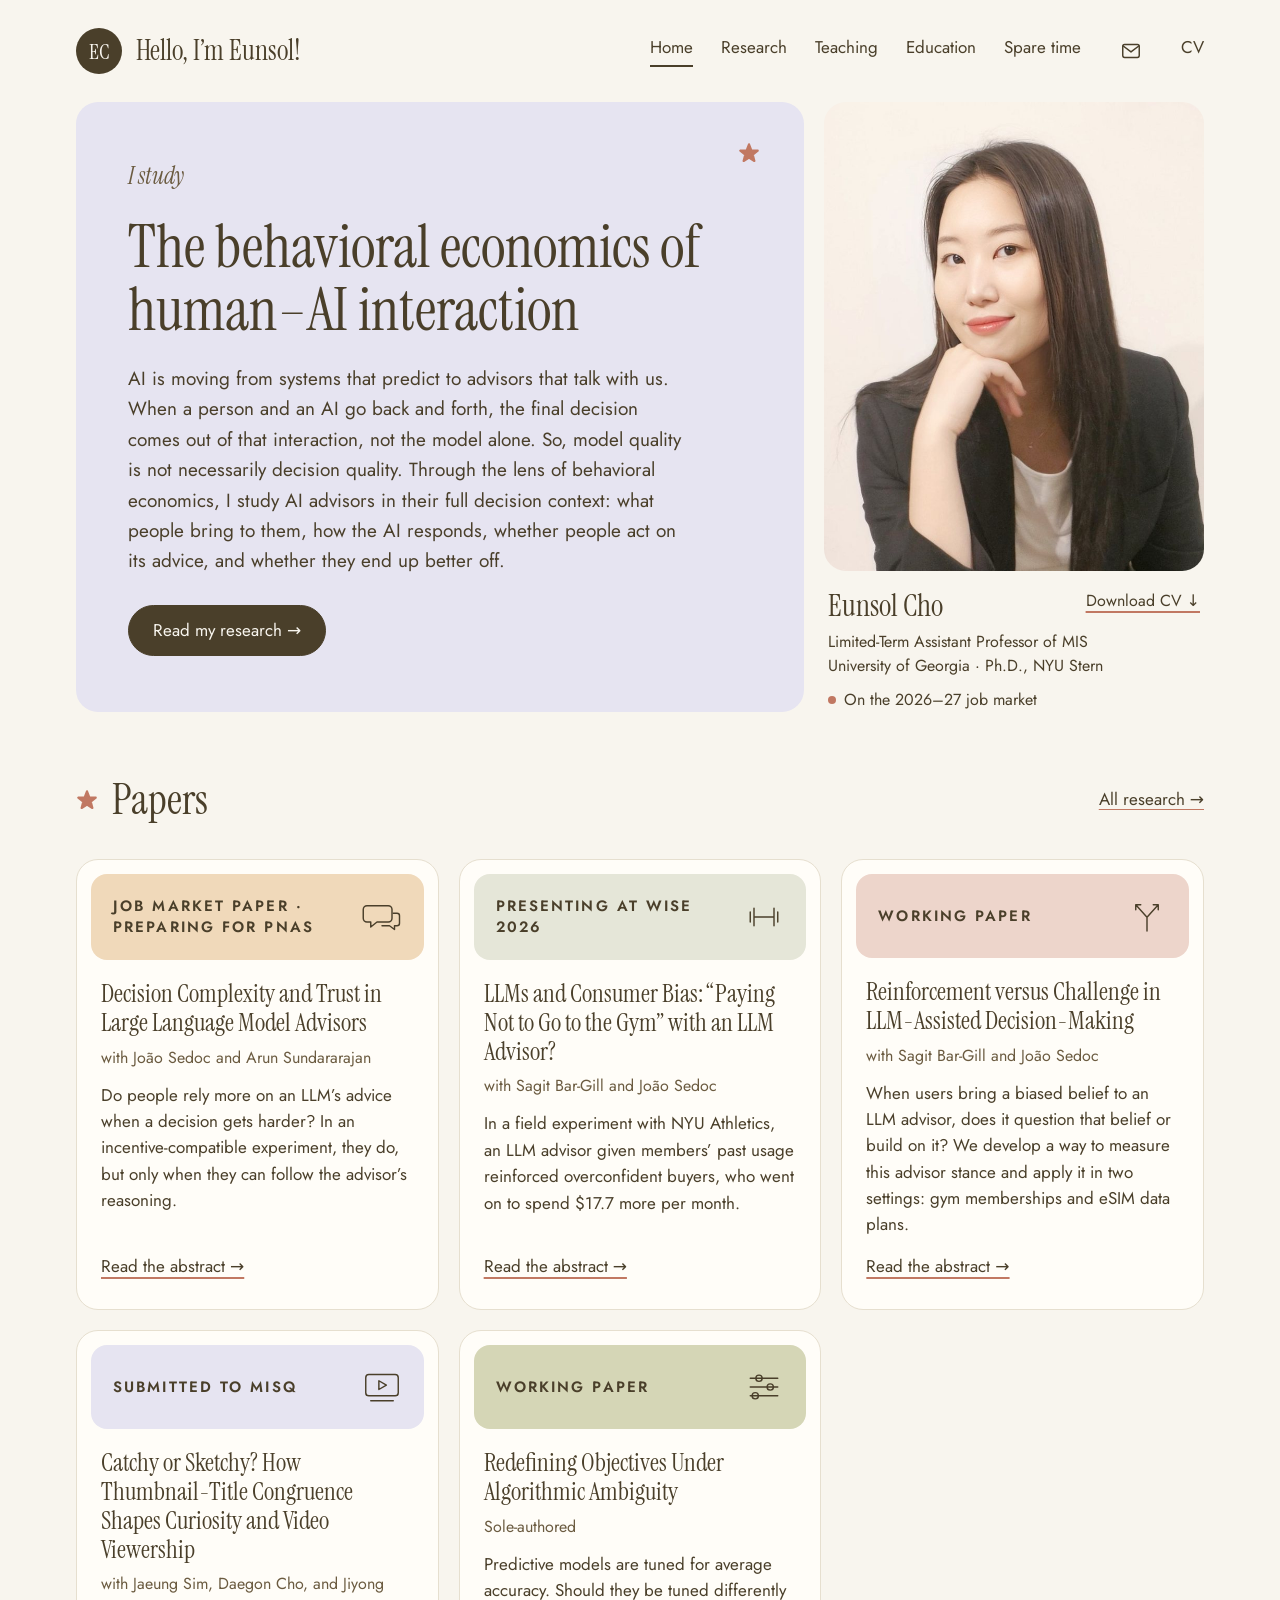
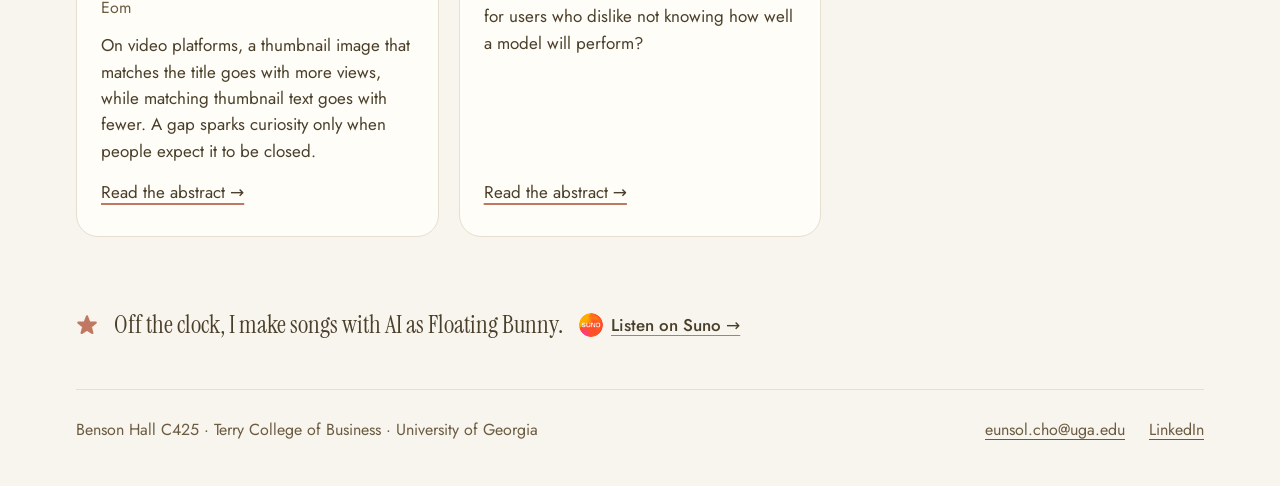
==== commit 6f550e12: "Gym paper: presenting at WISE 2026 Co-Authored-By: Claude Opus 5.5 <noreply@anthropic.com> Claude-Se" ====
--- a/index.html
+++ b/index.html
@@ -67,7 +67,7 @@
           </div>
         </article>
         <article class="course pcard">
-          <div class="band" style="background:#E5E6D8"><span>ACCEPTED · WISE 2026</span><svg aria-hidden="true" width="40" height="40" viewBox="0 0 64 64" fill="none" stroke="currentColor" stroke-width="2.3" stroke-linecap="round" stroke-linejoin="round"><path d="M10 24v16M16 18v28M48 18v28M54 24v16M16 32h32"/></svg></div>
+          <div class="band" style="background:#E5E6D8"><span>PRESENTING AT WISE 2026</span><svg aria-hidden="true" width="40" height="40" viewBox="0 0 64 64" fill="none" stroke="currentColor" stroke-width="2.3" stroke-linecap="round" stroke-linejoin="round"><path d="M10 24v16M16 18v28M48 18v28M54 24v16M16 32h32"/></svg></div>
           <div class="cb">
             <h3>LLMs and Consumer Bias: “Paying Not to Go to the Gym” with an LLM Advisor?</h3>
             <p class="where">with Sagit Bar-Gill and João Sedoc</p>
